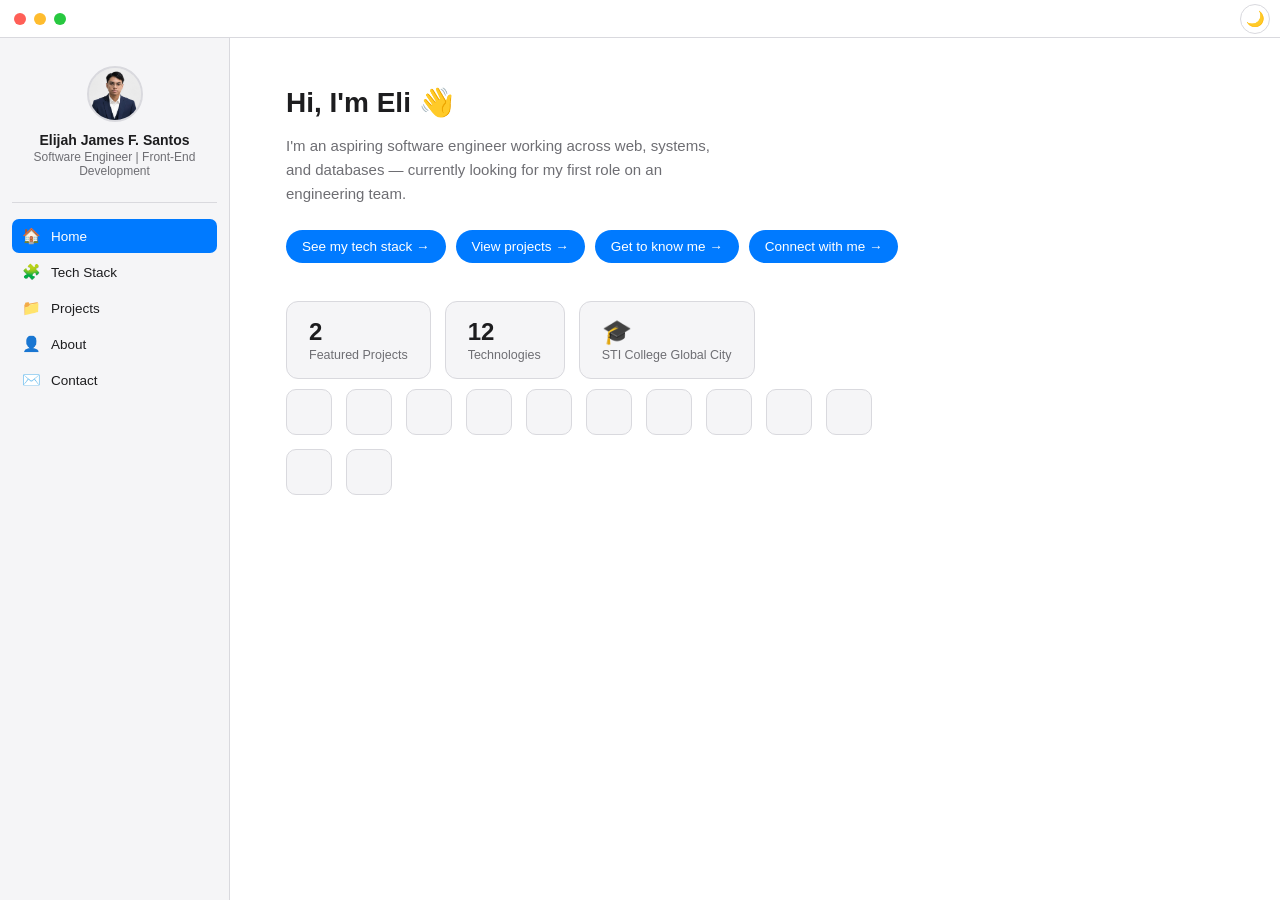
==== back up/index.html @ a361f8e8 "Initial portfolio upload" ====
<!doctype html>
<html lang="en">
  <head>
    <meta charset="UTF-8" />
    <meta
      name="viewport"
      content="width=device-width, initial-scale=1.0, viewport-fit=cover"
    />
    <meta name="color-scheme" content="light" />
    <title>Elijah James F. Santos — Software Engineer</title>
    <link
      rel="stylesheet"
      href="https://cdn.jsdelivr.net/gh/devicons/devicon@latest/devicon.min.css"
    />
    <link rel="stylesheet" href="style.css" />
  </head>

  <body>
    <div class="mac-window">
      <!-- TITOL BAR -->
      <div class="titlebar">
        <div class="traffic-lights">
          <span class="light red"></span>
          <span class="light yellow"></span>
          <span class="light green"></span>
        </div>

        <div class="window-title">Elijah Santos — Portfolio</div>

        <button
          class="theme-toggle"
          id="theme-toggle"
          aria-label="Toggle dark mode"
          title="Toggle dark mode"
        >
          🌙
        </button>
      </div>

      <div class="window-body">
        <!-- SIDEBAR -->
        <nav class="sidebar">
          <div class="sidebar-profile">
            <!-- PROFILE PHOTO -->
            <div class="avatar">
              <img src="./pic.jpeg" alt="Elijah Santos" />
            </div>

            <div class="sidebar-name">Elijah James F. Santos</div>

            <div class="sidebar-role">
              Software Engineer | Front-End Development
            </div>
          </div>

          <!-- NAVIGATION -->

          <button class="nav-item active" data-view="home">
            <span class="nav-icon">🏠</span>
            Home
          </button>

          <button class="nav-item" data-view="stack">
            <span class="nav-icon">🧩</span>
            Tech Stack
          </button>

          <button class="nav-item" data-view="projects">
            <span class="nav-icon">📁</span>
            Projects
          </button>

          <button class="nav-item" data-view="about">
            <span class="nav-icon">👤</span>
            About
          </button>

          <button class="nav-item" data-view="contact">
            <span class="nav-icon">✉️</span>
            Contact
          </button>
        </nav>

        <!-- PARA MAGITNA YUNG CONTENT -->
        <main class="content">
          <!-- BAHAY NI ELI -->
          <section class="view active" id="view-home">
            <h1>
              Hi, I'm Eli
              <span class="wave">👋</span>
            </h1>

            <p class="lede">
              I'm an aspiring software engineer working across web, systems, and
              databases — currently looking for my first role on an engineering
              team.
            </p>

            <div class="quick-links">
              <button class="pill" data-goto="stack">
                See my tech stack →
              </button>

              <button class="pill" data-goto="projects">
                View projects →
              </button>

              <button class="pill" data-goto="about">
                Get to know me →
              </button>

              <button class="pill" data-goto="contact">
                Connect with me →
              </button>

              <div class="stats-row">
              <div class="stat-card">
              <div class="stat-num">2</div>
              <div class="stat-label">Featured Projects</div>
           </div>

             <div class="stat-card">
             <div class="stat-num">12</div>
             <div class="stat-label">Technologies</div>
          </div>

             <div class="stat-card">
             <div class="stat-num">🎓</div>
             <div class="stat-label">STI College Global City</div>
          </div>
        </div>
        <p class="strip-label"></p>
          <div class="tech-strip">
            <i class="devicon-html5-plain colored"></i>
            <i class="devicon-css3-plain colored"></i>
            <i class="devicon-javascript-plain colored"></i>
            <i class="devicon-python-plain colored"></i>
            <i class="devicon-java-plain colored"></i>
            <i class="devicon-csharp-plain colored"></i>
            <i class="devicon-react-original colored"></i>
            <i class="devicon-github-original"></i>
            <i class="devicon-microsoftsqlserver-plain colored"></i>
            <i class="devicon-mysql-original colored"></i>
            <i class="devicon-oracle-original colored"></i>
            <i class="devicon-mongodb-plain colored"></i>
          </div>
          </section>

          <!-- TECH STACKS NI ELI -->
          <section class="view" id="view-stack">
            <h2>Tech Stack</h2>

            <p class="section-sub">Click a tile to see what it is.</p>

            <!-- LANGUAGES -->
            <div class="stack-category">
              <p class="category-label">Languages</p>
              <div class="tile-grid">
                <button class="tile" data-info="html">
                  <i class="devicon-html5-plain colored"></i>
                  <span>HTML</span>
                </button>

                <button class="tile" data-info="css">
                  <i class="devicon-css3-plain colored"></i>
                  <span>CSS</span>
                </button>

                <button class="tile" data-info="js">
                  <i class="devicon-javascript-plain colored"></i>
                  <span>JavaScript</span>
                </button>

                <button class="tile" data-info="python">
                  <i class="devicon-python-plain colored"></i>
                  <span>Python</span>
                </button>

                <button class="tile" data-info="java">
                  <i class="devicon-java-plain colored"></i>
                  <span>Java</span>
                </button>

                  <button class="tile" data-info="csharp">
                    <i class="devicon-csharp-plain colored"></i>
                    <span>C#</span>
                  </button>
                </button>
              </div>
            </div>

            <!-- FRAMEWORKS AND LIBRARIES -->
            <div class="stack-category">
              <p class="category-label">Frameworks & Libraries</p>

              <div class="tile-grid">
                <button class="tile" data-info="react">
                  <i class="devicon-react-original colored"></i>
                  <span>React</span>
                </button>
              </div>
            </div>

            <!-- TOOLS & PLATFORMS -->
             <div class="stack-category">
              <p class="category-label">Tools & Platforms</p>

              <div class="title-grid">
               <button class="tile" data-info="github">
                  <i class="devicon-github-original"></i>
                  <span>GitHub</span>
                  </button>
                  </div>
                </div>

            <!-- DATABASES -->
            <div class="stack-category">
              <p class="category-label">Databases</p>

              <div class="tile-grid">
                <button class="tile" data-info="mssql">
                  <i class="devicon-microsoftsqlserver-plain colored"></i>
                  <span>MSSQL</span>
                </button>

                <div class="tile-grid">
                <button class="tile" data-info="mysql">
                  <i class="devicon-mysql-original colored"></i>
                  <span>MYSQL</span>
                </button>

                <button class="tile" data-info="oracle">
                  <i class="devicon-oracle-original colored"></i>
                  <span>Oracle DB</span>
                </button>

                <button class="tile" data-info="mongodb">
                  <i class="devicon-mongodb-plain colored"></i>
                  <span>MongoDB</span>
                </button>
              </div>
            </div>

            <!-- TECH INFO -->
            <div class="info-panel" id="info-panel">
              <p class="info-placeholder">
                Select a tile above to see details here.
              </p>
            </div>
          </section>

          <!-- PROJECTS NI ELI -->
          <section class="view" id="view-projects">
            <h2>Projects</h2>
            <p class="section-sub">Click a project to expand it.</p>

            <div class="disclosure-row open">
              <button class="disclosure-trigger">
                <span class="chevron">▸</span>
                <span class="row-title">HanaPark</span>
                <span class="row-meta">HTML · CSS · JS · React</span>
              </button>
              <div class="disclosure-body">
                <p>
                  Smart web-based parking availability and reservation system
                  built for STI College Global City. Provides real-time parking
                  information and lets users reserve available spaces, reducing
                  parking congestion and improving convenience. Built as the
                  frontend developer on this capstone project.
                </p>
                <a
                  href="https://hanapark.online"
                  target="_blank"
                  rel="noopener"
                  class="pill small"
                  >View project →</a
                >
              </div>
            </div>

            <div class="disclosure-row">
              <button class="disclosure-trigger">
                <span class="chevron">▸</span>
                <span class="row-title"
                  >Wayward Games Network Infrastructure</span
                >
                <span class="row-meta"
                  >AutoCAD · Figma · Cisco Packet Tracer</span
                >
              </button>
              <div class="disclosure-body">
                <p>
                  Strategizing, designing, and configuring network
                  infrastructure for Wayward Games through network simulation.
                  Covers how a 5-story building's network connections are laid
                  out, with recommended PC specs for each department to operate
                  flawlessly.
                </p>
                <a
                  href="wayward-games.html"
                  target="_blank"
                  rel="noopener"
                  class="pill small"
                  >View project →</a
                >
              </div>
            </div>
          </section>

          <!-- ABOUT KAY ELI -->
         <section class="view" id="view-about">
            <h2>About</h2>

            <p class="placeholder">
              I’m a fresh IT graduate with a Bachelor of Science in Information
              Technology, majoring in Game Development, with a strong interest
              in web development and artificial intelligence. I have academic
              experience working with HTML, CSS, JavaScript, React, and
              designing UI/UX, while continuously expanding my skills in AI and
              cybersecurity. As the team leader of HanaPark, a smart parking
              availability and reservation system, I gained hands-on experience
              in developing and leading a real-world project. I’m currently
              aspiring to build a career as a Front-End Developer or Software
              Engineer, creating modern, user-focused, and innovative solutions.
            </p>

            <!-- Life Outside the Computer -->
            <div class="life-outside">
              <button class="life-toggle" id="lifeToggle">
                <span>Life Outside the Computer</span>
                <span id="lifeArrow">▼</span>
              </button>

              <div class="life-content" id="lifeContent">

               <div class="life-icons">

              <!-- Pokémon -->
              <div class="life-item">
                <img
                  src="https://upload.wikimedia.org/wikipedia/commons/5/53/Pok%C3%A9_Ball_icon.svg"
                  alt="Pokémon"
                >
                <span>Pokémon</span>
              </div>

              <!-- Discord -->
              <div class="life-item">
                <img
                  src="https://cdn.simpleicons.org/discord"
                  alt="Discord"
                >
                <span>Discord</span>
              </div>

              <!-- YouTube -->
              <div class="life-item">
                <img
                  src="https://cdn.simpleicons.org/youtube"
                  alt="YouTube"
                >
                <span>YouTube</span>
              </div>

              <!-- Guitar -->
              <div class="life-item">
                <div class="silhouette">🎸</div>
                <span>Electric Guitar</span>
              </div>

              <!-- Car -->
              <div class="life-item">
                <div class="silhouette">🚗</div>
                <span>Cars</span>
              </div>

            </div>

            <p>
              When I’m away from the computer, I usually like to slow down,
              relax, and enjoy the things I’m interested in. I spend my free
              time playing games, playing electric guitar, talking with
              friends on Discord, opening Pokémon TCG packs, and watching
              K-dramas, anime, and YouTube.
            </p>

            <p>
              I’m also interested in cars, guitars, Pokémon cards, the latest
              technology, and exploring household decorations and appliances.
              Most of the time, I simply enjoy chilling and spending time with
              my hobbies and interests. I find that having time to relax and
              enjoy these things helps me recharge and come back to my work
              with a fresh mind.
            </p>

          </div>
            </div>
          </section>

          <!-- PANO I CONTACT SI ELI -->
          <section class="view" id="view-contact">
            <h2>Contact</h2>

            <div class="contact-card">
              <button type="button" class="contact-row" id="copy-email-btn" data-email="elijahjames_santos@yahoo.com">
                <span class="contact-icon">✉️</span>
                <span id="copy-email-text">elijahjames_santos@yahoo.com</span>
              </button>

              <a
                href="https://github.com/yourusername"
                target="_blank"
                rel="noopener"
                class="contact-row"
              >
                <span class="contact-icon">🐙</span>
                <span>github.com/eliiisantos</span>
              </a>

              <a
                href="https://linkedin.com/in/yourusername"
                target="_blank"
                rel="noopener"
                class="contact-row"
              >
                <span class="contact-icon">💼</span>
                <span>linkedin.com/in/elijah-james-santos-1762a33b9?</span>
              </a>
            </div>
          </section>
        </main>
      </div>
    </div>

    <!-- JAVASCRIPT -->
    <script src="script.js"></script>
  </body>
</html>
---- back up/style.css ----
/* =========================================
   ROOT VARIABLES
========================================= */

:root{
  color-scheme:light;
  --sidebar-bg:#F5F5F7;
  --content-bg:#FFFFFF;
  --border:#D9D9DE;
  --text:#1D1D1F;
  --text-dim:#6E6E73;
  --blue:#007AFF;
  --blue-soft:#E8F1FF;
}


/* =========================================
   DARK MODE VARIABLES
========================================= */

body.dark {
  --sidebar-bg: #1C1C1E;
  --content-bg: #000000;
  --border: #38383A;

  --text: #F5F5F7;
  --text-dim: #98989D;

  --blue: #0A84FF;
  --blue-soft: #172A45;
  --button-hover: #409CFF;

  --titlebar-bg: #1C1C1E;
}


/* =========================================
   RESET
========================================= */

* {
  box-sizing: border-box;
}

html,
body {
  height: 100%;
  margin: 0;
}

body {
  font-family:
    -apple-system,
    BlinkMacSystemFont,
    "SF Pro Text",
    "Segoe UI",
    Helvetica,
    Arial,
    sans-serif;

  background: #000;
  color: var(--text);

  transition:
    background-color 0.25s ease,
    color 0.25s ease;
}


/* =========================================
   MAC WINDOW
========================================= */

.mac-window{
  width:100vw;
  height:100vh;
  height:100dvh;
  display:flex;
  flex-direction:column;
  background:var(--content-bg);
  overflow:hidden;
}


/* =========================================
   TITLE BAR
========================================= */

.titlebar {
  height: 38px;
  flex: none;

  background: var(--titlebar-bg);

  border-bottom: 1px solid var(--border);

  display: flex;
  align-items: center;

  padding: 0 14px;

  position: relative;

  transition:
    background-color 0.25s ease,
    border-color 0.25s ease;
}


/* =========================================
   MAC TRAFFIC LIGHTS
========================================= */

.traffic-lights {
  display: flex;
  gap: 8px;
}

.light {
  width: 12px;
  height: 12px;
  border-radius: 50%;
}

.light.red {
  background: #FF5F57;
}

.light.yellow {
  background: #FEBC2E;
}

.light.green {
  background: #28C840;
}


/* =========================================
   WINDOW TITLE
========================================= */

.window-title {
  position: absolute;

  left: 50%;

  transform: translateX(-50%);

  font-size: 13px;

  color: var(--text-dim);

  font-weight: 500;

  white-space: nowrap;

  transition: color 0.25s ease;
}


/* =========================================
   DARK / LIGHT TOGGLE
========================================= */

.theme-toggle {
  position: absolute;

  right: 14px;
  top: 50%;

  transform: translateY(-50%);

  width: 30px;
  height: 30px;

  display: flex;
  align-items: center;
  justify-content: center;

  border: 1px solid var(--border);

  background: rgba(255, 255, 255, 0.65);

  border-radius: 50%;

  font-size: 15px;

  cursor: pointer;

  font-family: inherit;

  transition:
    background 0.2s ease,
    transform 0.2s ease,
    border-color 0.2s ease;
}

body.dark .theme-toggle {
  background: rgba(255, 255, 255, 0.08);
}

.theme-toggle:hover {
  background: rgba(0, 0, 0, 0.08);

  transform:
    translateY(-50%)
    scale(1.05);
}

body.dark .theme-toggle:hover {
  background: rgba(255, 255, 255, 0.14);
}


/* =========================================
   BODY LAYOUT
========================================= */

.window-body {
  flex: 1;

  display: flex;

  min-height: 0;
}

/* Home stats row */
.stats-row{
  display:flex;
  gap:14px;
  flex-wrap:wrap;
  margin-top:28px;
}
.stat-card{
  background:var(--sidebar-bg);
  border:1px solid var(--border);
  border-radius:12px;
  padding:16px 22px;
  min-width:120px;
}
.stat-num{
  font-size:24px;
  font-weight:700;
  color:var(--text);
}
.stat-label{
  font-size:12.5px;
  color:var(--text-dim);
  margin-top:2px;
}

@media (max-width:520px){
  .stat-card{ min-width:100px; padding:14px 16px; }
}

/* Tech icon strip */
.strip-label{
  font-size:12px;
  text-transform:uppercase;
  letter-spacing:.04em;
  color:var(--text-dim);
  margin:32px 0 12px;
}
.tech-strip{
  display:flex;
  gap:14px;
  flex-wrap:wrap;
}
.tech-strip i{
  font-size:26px;
  background:var(--sidebar-bg);
  border:1px solid var(--border);
  border-radius:10px;
  width:46px;
  height:46px;
  display:flex;
  align-items:center;
  justify-content:center;
}

/* =========================================
   SIDEBAR
========================================= */

.sidebar {
  width: 230px;
  flex: none;

  background: var(--sidebar-bg);

  border-right: 1px solid var(--border);

  padding: 20px 12px;

  overflow-y: auto;

  transition:
    background-color 0.25s ease,
    border-color 0.25s ease;
}


/* =========================================
   SIDEBAR PROFILE
========================================= */

.sidebar-profile {
  text-align: center;

  padding:
    8px
    8px
    24px;

  border-bottom: 1px solid var(--border);

  margin-bottom: 16px;
}


/* =========================================
   PROFILE PHOTO
========================================= */

.avatar {
  width: 56px;
  height: 56px;

  border-radius: 50%;

  overflow: hidden;

  margin: 0 auto 10px;

  background: #E5E5EA;

  border: 2px solid var(--border);

  display: flex;
  align-items: center;
  justify-content: center;

  transition:
    border-color 0.25s ease,
    background-color 0.25s ease;
}

.avatar img {
  width: 100%;
  height: 100%;

  object-fit: cover;

  /*
    Keeps your face more centered
    inside the circular image.
  */
  object-position: center 25%;

  display: block;
}


/* =========================================
   SIDEBAR TEXT
========================================= */

.sidebar-name {
  font-weight: 600;
  font-size: 14px;

  color: var(--text);
}

.sidebar-role {
  font-size: 12px;

  color: var(--text-dim);

  margin-top: 2px;
}


/* =========================================
   NAVIGATION
========================================= */

.nav-item {
  width: 100%;

  display: flex;
  align-items: center;

  gap: 10px;

  background: none;

  border: none;

  text-align: left;

  padding:
    8px
    10px;

  border-radius: 7px;

  font-size: 13.5px;

  color: var(--text);

  cursor: pointer;

  margin-bottom: 2px;

  font-family: inherit;

  transition:
    background-color 0.2s ease,
    color 0.2s ease;
}

.nav-item:hover {
  background: rgba(127, 127, 127, 0.12);
}

.nav-item.active {
  background: var(--blue);

  color: #FFFFFF;
}

.nav-icon {
  font-size: 15px;
}


/* =========================================
   CONTENT
========================================= */

.content {
  flex: 1;

  overflow-y: auto;

  padding:
    48px
    56px;

  background: var(--content-bg);

  transition:
    background-color 0.25s ease;
}


/* =========================================
   VIEWS
========================================= */

.view {
  display: none;

  max-width: 640px;

  animation:
    fadeIn
    0.25s
    ease;
}

.view.active {
  display: block;
}


/* =========================================
   FADE ANIMATION
========================================= */

@keyframes fadeIn {

  from {
    opacity: 0;

    transform:
      translateY(4px);
  }

  to {
    opacity: 1;

    transform:
      translateY(0);
  }

}


/* =========================================
   TYPOGRAPHY
========================================= */

h1 {
  font-size: 32px;

  font-weight: 700;

  margin:
    0
    0
    12px;

  color: var(--text);
}

h2 {
  font-size: 24px;

  font-weight: 700;

  margin:
    0
    0
    6px;

  color: var(--text);
}


/* =========================================
   WAVE
========================================= */

.wave {
  display: inline-block;

  animation:
    waveHand
    1.6s
    ease-in-out
    infinite;

  transform-origin:
    70%
    70%;
}

@keyframes waveHand {

  0%,
  60%,
  100% {
    transform: rotate(0deg);
  }

  10% {
    transform: rotate(14deg);
  }

  20% {
    transform: rotate(-8deg);
  }

  30% {
    transform: rotate(14deg);
  }

  40% {
    transform: rotate(-4deg);
  }

}


/* =========================================
   HOME DESCRIPTION
========================================= */

.lede {
  font-size: 16px;

  color: var(--text-dim);

  line-height: 1.6;

  max-width: 52ch;
}


/* =========================================
   SECTION SUBTITLE
========================================= */

.section-sub {
  font-size: 13.5px;

  color: var(--text-dim);

  margin:
    0
    0
    24px;
}


/* =========================================
   QUICK LINKS
========================================= */

.quick-links {
  display: flex;

  gap: 10px;

  margin-top: 24px;

  flex-wrap: wrap;
}


/* =========================================
   PILLS / BUTTONS
========================================= */

.pill {
  background: var(--blue);

  color: #FFFFFF;

  border: none;

  padding:
    9px
    16px;

  border-radius: 20px;

  font-size: 13.5px;

  font-weight: 500;

  cursor: pointer;

  font-family: inherit;

  transition:
    background-color 0.2s ease,
    transform 0.15s ease;
}

.pill:hover {
  background: var(--button-hover);

  transform:
    translateY(-1px);
}

.pill.small {
  display: inline-block;

  padding:
    6px
    13px;

  font-size: 12.5px;

  text-decoration: none;
}


/* =========================================
   TECH STACK
========================================= */

.stack-category {
  margin-bottom: 26px;
}

.category-label {
  font-size: 12px;

  text-transform: uppercase;

  letter-spacing: 0.04em;

  color: var(--text-dim);

  margin:
    0
    0
    10px;
}

.tile-grid {
  display: flex;

  flex-wrap: wrap;

  gap: 10px;
}


/* =========================================
   TECH TILES
========================================= */

.tile {
  display: flex;

  flex-direction: column;

  align-items: center;

  gap: 6px;

  width: 82px;

  padding:
    14px
    6px;

  background: var(--sidebar-bg);

  border: 1px solid var(--border);

  border-radius: 12px;

  cursor: pointer;

  font-family: inherit;

  transition:
    transform 0.12s ease,
    box-shadow 0.12s ease,
    background-color 0.25s ease,
    border-color 0.25s ease;
}

.tile:hover {
  transform:
    translateY(-2px);

  box-shadow:
    0
    6px
    14px
    rgba(0, 0, 0, 0.08);
}

body.dark .tile:hover {
  box-shadow:
    0
    6px
    14px
    rgba(0, 0, 0, 0.35);
}

.tile.selected {
  border-color: var(--blue);

  background: var(--blue-soft);
}

.tile i {
  font-size: 26px;
}

.tile span {
  font-size: 11.5px;

  color: var(--text);

  font-weight: 500;
}


/* GitHub icon */

.tile .devicon-github-original {
  color: var(--text);
}


/* =========================================
   INFO PANEL
========================================= */

.info-panel {
  margin-top: 20px;

  padding:
    18px
    20px;

  background: var(--sidebar-bg);

  border: 1px solid var(--border);

  border-radius: 12px;

  font-size: 14px;

  color: var(--text);

  min-height: 24px;

  transition:
    background-color 0.25s ease,
    border-color 0.25s ease,
    color 0.25s ease;
}

.info-panel h3 {
  margin:
    0
    0
    6px;

  font-size: 15px;

  display: flex;

  align-items: center;

  gap: 8px;

  color: var(--text);
}

.info-panel p {
  margin: 0;

  color: var(--text-dim);

  line-height: 1.6;
}

.info-placeholder {
  color: var(--text-dim);

  font-style: italic;

  margin: 0;
}


/* =========================================
   PROJECTS
========================================= */

.disclosure-row {
  border-bottom: 1px solid var(--border);
}

.disclosure-row:first-child {
  border-top: 1px solid var(--border);
}

.disclosure-trigger {
  width: 100%;

  display: flex;

  align-items: center;

  gap: 10px;

  background: none;

  border: none;

  padding:
    14px
    4px;

  cursor: pointer;

  font-family: inherit;

  text-align: left;

  color: var(--text);
}

.chevron {
  color: var(--text-dim);

  font-size: 11px;

  transition:
    transform
    0.15s
    ease;

  flex: none;
}

.disclosure-row.open .chevron {
  transform: rotate(90deg);
}

.row-title {
  font-weight: 600;

  font-size: 14.5px;

  flex: 1;

  color: var(--text);
}

.row-meta {
  font-size: 12px;

  color: var(--text-dim);
}

.disclosure-body {
  display: none;

  padding:
    0
    4px
    18px
    24px;
}

.disclosure-row.open .disclosure-body {
  display: block;
}


/* =========================================
   PLACEHOLDER TEXT
========================================= */

.placeholder {
  color: var(--text-dim);

  font-style: italic;

  font-size: 14px;

  line-height: 1.6;
}


/* =========================================
   CONTACT
========================================= */

.contact-card {
  border: 1px solid var(--border);

  border-radius: 12px;

  overflow: hidden;

  transition:
    border-color 0.25s ease;
}

.contact-row{
  display:flex;
  align-items:center;
  gap:12px;
  padding:14px 16px;
  border-bottom:1px solid var(--border);
  text-decoration:none;
  color:var(--text);
  font-size:14px;
  width:100%;
  background:none;
  border-left:none;
  border-right:none;
  border-top:none;
  font-family:inherit;
  text-align:left;
  cursor:pointer;

  transition:
    background-color 0.2s ease,
    color 0.25s ease;
}

.contact-row.copied{
  color:var(--blue);
}

.contact-row:last-child {
  border-bottom: none;
}

.contact-row:hover {
  background: var(--sidebar-bg);
}

.contact-icon {
  font-size: 17px;
}


/* =========================================
   SCROLLBARS
========================================= */

.content::-webkit-scrollbar,
.sidebar::-webkit-scrollbar {
  width: 9px;
}

.content::-webkit-scrollbar-thumb,
.sidebar::-webkit-scrollbar-thumb {
  background: #C7C7CC;

  border-radius: 5px;
}

body.dark .content::-webkit-scrollbar-thumb,
body.dark .sidebar::-webkit-scrollbar-thumb {
  background: #48484A;
}


/* =========================================
   DARK MODE TEXT FIX
========================================= */

body.dark h1,
body.dark h2,
body.dark h3,
body.dark .sidebar-name,
body.dark .row-title,
body.dark .tile span,
body.dark .contact-row,
body.dark .disclosure-trigger,
body.dark .info-panel h3 {
  color: #F5F5F7;
}

body.dark .category-label,
body.dark .section-sub,
body.dark .lede,
body.dark .sidebar-role,
body.dark .row-meta,
body.dark .placeholder,
body.dark .info-panel p,
body.dark .info-placeholder {
  color: #98989D;
}


/* =========================================
   MOBILE
========================================= */

@media (max-width:720px){
  .window-body{ flex-direction:column; }
  .sidebar{
    width:100%;
    display:flex;
    align-items:center;
    gap:10px;
    padding:8px 12px;
    overflow-x:auto;
    border-right:none;
    border-bottom:1px solid var(--border);
  }
  .sidebar-profile{
    display:flex;
    align-items:center;
    text-align:left;
    padding:0;
    border-bottom:none;
    margin-bottom:0;
    flex:none;
  }
  .sidebar-profile .avatar{
    width:32px;
    height:32px;
    font-size:12px;
    margin:0;
  }
  .sidebar-name, .sidebar-role{ display:none; }
  .nav-item{ width:auto; white-space:nowrap; margin-bottom:0; }
  .content{ padding:28px 20px; }
}

  .window-title {
    display: none;
  }

  .theme-toggle {
    right: 10px;
  }

  h1 {
    font-size: 28px;
  }

  h2 {
    font-size: 22px;
  }

  .lede {
    font-size: 15px;
  }
  /* ========================================
   LIFE OUTSIDE THE COMPUTER
   ======================================== */

.life-outside {
  margin-top: 25px;
}

.life-toggle {
  width: 100%;
  padding: 15px 18px;
  border: none;
  border-radius: 10px;
  background: #0A84FF;
  color: white;
  font-size: 16px;
  font-weight: 600;
  text-align: left;
  cursor: pointer;

  display: flex;
  justify-content: space-between;
  align-items: center;

  transition: all 0.3s ease;
}

.life-toggle:hover {
  opacity: 0.9;
  transform: translateY(-1px);
}

#lifeArrow {
  transition: transform 0.3s ease;
  font-size: 13px;
}

.life-content {
  max-height: 0;
  overflow: hidden;
  opacity: 0;

  padding: 0 18px;

  transition:
    max-height 0.4s ease,
    opacity 0.3s ease,
    padding 0.3s ease;
}

.life-content p {
  margin: 15px 0;
  line-height: 1.7;
}

/* Dropdown opened */

.life-content.active {
  max-height: 500px;
  opacity: 1;
  padding: 10px 18px;
}

/* Rotate arrow when opened */

.life-toggle.active #lifeArrow {
  transform: rotate(180deg);
}
/* ========================================
   LIFE OUTSIDE ICONS
   ======================================== */

.life-icons {
  display: grid;
  grid-template-columns: repeat(5, 1fr);
  gap: 15px;
  margin: 10px 0 20px;
}

.life-item {
  display: flex;
  flex-direction: column;
  align-items: center;
  justify-content: center;

  min-height: 110px;
  padding: 15px 10px;

  border-radius: 12px;
  background: rgba(0, 51, 102, 0.08);

  text-align: center;

  transition: all 0.3s ease;
}

.life-item:hover {
  transform: translateY(-5px);
}

.life-item img {
  width: 45px;
  height: 45px;
  object-fit: contain;
  margin-bottom: 10px;
}

.life-item span {
  font-size: 13px;
  font-weight: 600;
}

.silhouette {
  font-size: 42px;
  height: 45px;
  display: flex;
  align-items: center;
  justify-content: center;
  margin-bottom: 10px;
}


/* Responsive */

@media (max-width: 700px) {
  .life-icons {
    grid-template-columns: repeat(3, 1fr);
  }
}

@media (max-width: 450px) {
  .life-icons {
    grid-template-columns: repeat(2, 1fr);
  }
}
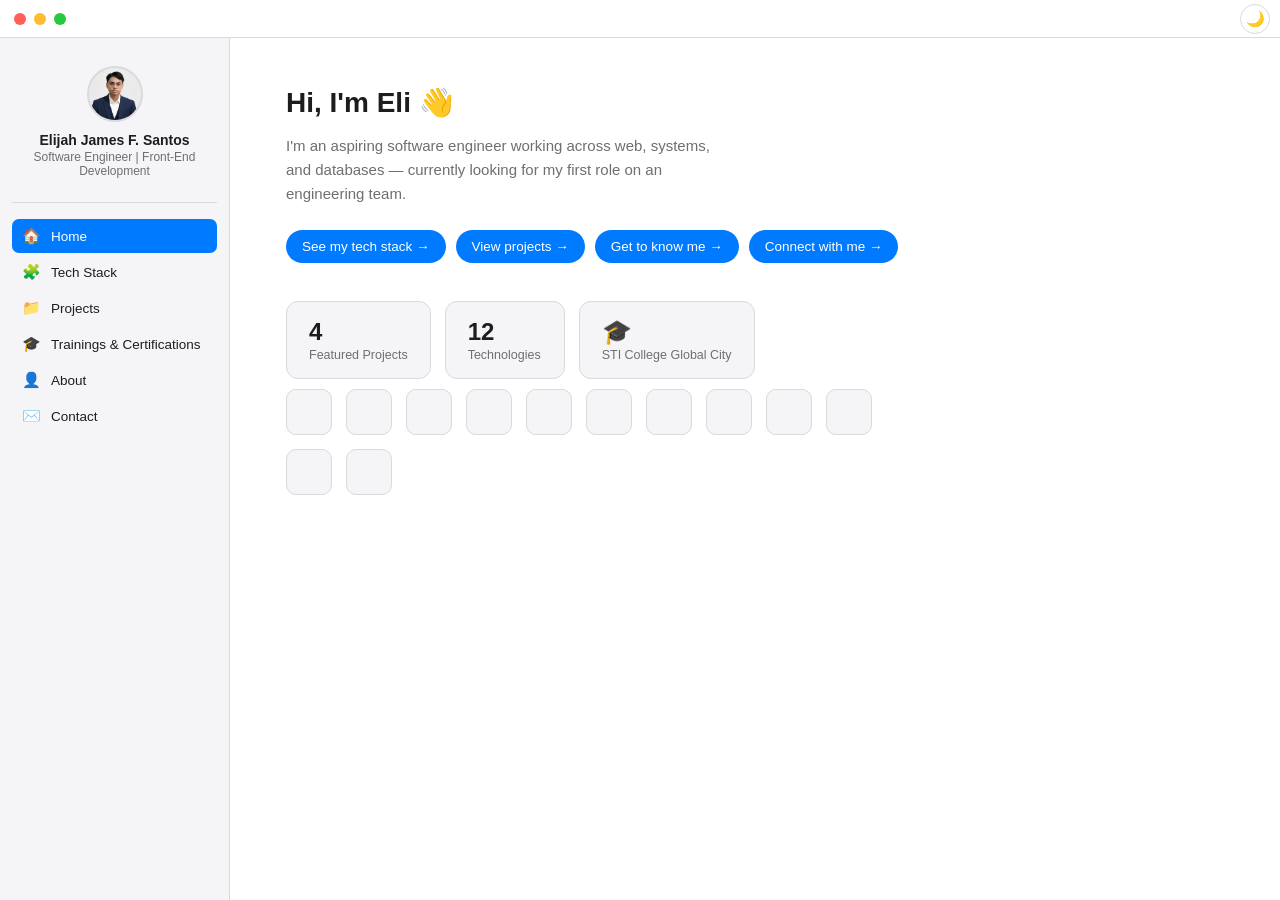
==== commit b0f2c1a9: "Added new projects, trainings page, and happiest moments section. fix bug" ====
--- a/back up/index.html
+++ b/back up/index.html
@@ -7,11 +7,22 @@
       content="width=device-width, initial-scale=1.0, viewport-fit=cover"
     />
     <meta name="color-scheme" content="light" />
+
     <title>Elijah James F. Santos — Software Engineer</title>
+
+    <!-- Devicon -->
     <link
       rel="stylesheet"
       href="https://cdn.jsdelivr.net/gh/devicons/devicon@latest/devicon.min.css"
     />
+
+    <!-- Font Awesome -->
+    <link
+      rel="stylesheet"
+      href="https://cdnjs.cloudflare.com/ajax/libs/font-awesome/6.5.2/css/all.min.css"
+    />
+
+    <!-- Your CSS -->
     <link rel="stylesheet" href="style.css" />
   </head>
 
@@ -66,8 +77,13 @@
           </button>
 
           <button class="nav-item" data-view="projects">
-            <span class="nav-icon">📁</span>
-            Projects
+          <span class="nav-icon">📁</span>
+          Projects
+          </button>
+
+          <button class="nav-item" data-view="trainings">
+            <span class="nav-icon">🎓</span>
+            Trainings &amp; Certifications
           </button>
 
           <button class="nav-item" data-view="about">
@@ -115,7 +131,7 @@
 
               <div class="stats-row">
               <div class="stat-card">
-              <div class="stat-num">2</div>
+              <div class="stat-num">4</div>
               <div class="stat-label">Featured Projects</div>
            </div>
 
@@ -258,14 +274,14 @@
               <button class="disclosure-trigger">
                 <span class="chevron">▸</span>
                 <span class="row-title">HanaPark</span>
-                <span class="row-meta">HTML · CSS · JS · React</span>
+                <span class="row-meta">HTML · CSS · JS · React · Canva</span>
               </button>
               <div class="disclosure-body">
                 <p>
                   Smart web-based parking availability and reservation system
                   built for STI College Global City. Provides real-time parking
                   information and lets users reserve available spaces, reducing
-                  parking congestion and improving convenience. Built as the
+                  parking congestion and improving convenience. Act as the
                   frontend developer on this capstone project.
                 </p>
                 <a
@@ -285,7 +301,7 @@
                   >Wayward Games Network Infrastructure</span
                 >
                 <span class="row-meta"
-                  >AutoCAD · Figma · Cisco Packet Tracer</span
+                  >AutoCAD · Canva · Figma · Cisco Packet Tracer</span
                 >
               </button>
               <div class="disclosure-body">
@@ -296,16 +312,175 @@
                   out, with recommended PC specs for each department to operate
                   flawlessly.
                 </p>
-                <a
-                  href="wayward-games.html"
-                  target="_blank"
-                  rel="noopener"
-                  class="pill small"
-                  >View project →</a
-                >
-              </div>
-            </div>
+                <button
+                    type="button"
+                    class="pill small"
+                    onclick="window.open('wayward-games.html', '_blank')"
+                  >View project →</button>
+              </div>
+            </div>
+            <div class="disclosure-row">
+            <button class="disclosure-trigger">
+              <span class="chevron">▸</span>
+              <span class="row-title">ProTech — Mobile Security App</span>
+              <span class="row-meta">HTML · CSS · Figma · Canva</span>
+            </button>
+            <div class="disclosure-body">
+              <p>
+                A hard-coded UI/UX design concept for a mobile digital-privacy and security app,
+                covering login and nine core features — from a password strength analyzer to a
+                phishing detector — aimed at helping users protect their data and privacy online.
+              </p>
+              <button
+                type="button"
+                class="pill small"
+                onclick="window.open('protech.html', '_blank')"
+              >View project →</button>
+            </div>
+          </div>
+          <div class="disclosure-row">
+            <button class="disclosure-trigger">
+              <span class="chevron">▸</span>
+              <span class="row-title">Fempreneur</span>
+              <span class="row-meta">Canva</span>
+            </button>
+            <div class="disclosure-body">
+              <p>
+                A commissioned website wireframe for Fempreneur, a small business selling
+                handmade beaded jewelry and vintage clothing. My first web design project —
+                designed entirely in Canva.
+              </p>
+              <button
+                type="button"
+                class="pill small"
+                onclick="window.open('fempreneur.html', '_blank')"
+              >View project →</button>
+            </div>
+          </div>
           </section>
+
+          <!-- TRAININGS AND CERTIFICATIONS -->
+            <section class="view" id="view-trainings">
+              <h2>Trainings &amp; Certifications</h2>
+              <p class="section-sub">Click to expand.</p>
+
+              <div class="disclosure-row open">
+                <button class="disclosure-trigger">
+                  <span class="chevron">▸</span>
+                  <span class="row-title">On-the-Job Training — Office Trainee</span>
+                  <span class="row-meta">Pag-IBIG Fund (HDMF), SM Aura Branch · 486 hours · Feb 16 – Jun 4, 2026</span>
+                </button>
+                <div class="disclosure-body">
+
+                  <div class="gallery" style="margin-bottom:20px;">
+                    <button class="gallery-item" data-full="assets/cert-ojt-pagibig-id.jpg">
+                      <img src="assets/cert-ojt-pagibig-id.jpg" alt="Pag-IBIG Fund trainee ID">
+                      <span class="caption">Trainee ID</span>
+                    </button>
+                    <button class="gallery-item" data-full="assets/cert-ojt-pagibig-certificate.jpg">
+                      <img src="assets/cert-ojt-pagibig-certificate.jpg" alt="Certificate of Completion, Pag-IBIG Fund">
+                      <span class="caption">Certificate of Completion</span>
+                    </button>
+                  </div>
+
+                  <button class="life-toggle" id="ojtToggle">
+                  <span>Read Full Summary</span>
+                  <span id="ojtArrow">▼</span>
+                  </button>
+
+                  <div class="life-content" id="ojtContent">
+
+                  <p>
+                    My On-the-Job Training (OJT) experience at the Pag-IBIG Fund (HDMF) SM Aura Branch
+                    was a valuable and enriching part of my academic journey as a Bachelor of Science
+                    in Information Technology student at STI College Global City. Throughout my
+                    internship, which lasted from February to June and consisted of 486 completed
+                    hours, I was given the opportunity to experience a professional work environment
+                    and apply the knowledge and skills I acquired during my studies. The internship
+                    allowed me to gain practical experience while developing both my technical and
+                    interpersonal skills.
+                  </p>
+
+                  <p>
+                    During my training, I was assigned to the MS II department, where I assisted in
+                    ensuring the smooth operation of daily office activities. My responsibilities
+                    included providing operational support, assisting staff members with various
+                    tasks, and helping maintain the efficiency of office processes. Aside from
+                    supporting my assigned department, I was also given opportunities to assist
+                    other departments whenever technical assistance was needed. This exposure
+                    enabled me to gain a broader understanding of how different units within a
+                    government organization work together to deliver services to the public.
+                  </p>
+
+                  <p>
+                    One of the most significant aspects of my internship was the opportunity to
+                    apply my technical knowledge in real workplace situations. As an Information
+                    Technology student, I was able to utilize concepts learned from my Network
+                    Technology and other IT-related subjects. I assisted in troubleshooting
+                    computer hardware and software issues, diagnosing network connectivity
+                    problems, and supporting basic network maintenance activities. I also gained
+                    hands-on experience with Ethernet cabling, crimping tools, and office computer
+                    systems. These responsibilities enhanced my confidence in performing technical
+                    tasks and improved my ability to solve problems efficiently.
+                  </p>
+
+                  <p>
+                    In addition to technical work, I became familiar with several systems and
+                    applications used by Pag-IBIG Fund, including the Pag-IBIG ER Virtual platform,
+                    MP2 Savings Program processes, and Microsoft Excel. Learning how these systems
+                    operate gave me insight into how technology supports government services and
+                    improves operational efficiency. It also helped me appreciate the importance of
+                    accuracy, confidentiality, and professionalism when handling information and
+                    assisting with member-related transactions.
+                  </p>
+
+                  <p>
+                    One of the challenges I encountered during my internship involved tasks related
+                    to the MP2 Savings Program. Since these transactions involve sensitive and
+                    confidential information, it was important to exercise caution and
+                    responsibility when performing assigned duties. This experience taught me the
+                    importance of attention to detail and following established procedures to
+                    ensure that information remains secure and accurate. By remaining focused,
+                    observing workplace protocols, and seeking guidance from supervisors when
+                    necessary, I was able to perform my tasks effectively while maintaining
+                    professionalism.
+                  </p>
+
+                  <p>
+                    Beyond the technical skills I developed, the internship also strengthened my
+                    communication, teamwork, and adaptability. Working in a professional
+                    environment required me to interact with employees from different departments,
+                    follow organizational policies, and adjust to various work situations. These
+                    experiences helped me become more confident in collaborating with others and
+                    responding to workplace challenges. I learned that success in the workplace
+                    depends not only on technical competence but also on having a positive
+                    attitude, strong work ethic, and willingness to learn.
+                  </p>
+
+                  <p>
+                    Perhaps the most important lesson I learned during my OJT experience was the
+                    value of consistency. Performing tasks accurately, responsibly, and
+                    consistently contributes to the overall success of an organization. I realized
+                    that even small contributions can make a significant difference in maintaining
+                    efficient operations and providing quality public service. This lesson will
+                    continue to guide me as I pursue my future career in the field of information
+                    technology.
+                  </p>
+
+                  <p>
+                    Overall, my OJT experience at Pag-IBIG Fund SM Aura Branch was both educational
+                    and rewarding. It provided me with practical knowledge, workplace exposure, and
+                    professional skills that cannot be fully acquired inside a classroom. The
+                    experience strengthened my technical capabilities, improved my understanding of
+                    office operations, and prepared me for the expectations of the professional
+                    world. Through this internship, I gained valuable insights that will help me
+                    become a more competent, responsible, and effective IT professional in the
+                    future.
+                  </p>
+
+                </div>
+              </div>
+            </section>
 
           <!-- ABOUT KAY ELI -->
          <section class="view" id="view-about">
@@ -408,7 +583,7 @@
               </button>
 
               <a
-                href="https://github.com/yourusername"
+                href="https://github.com/eliiisantos"
                 target="_blank"
                 rel="noopener"
                 class="contact-row"
@@ -418,13 +593,24 @@
               </a>
 
               <a
-                href="https://linkedin.com/in/yourusername"
+                href="https://www.linkedin.com/in/elijah-james-santos-1762a33b9/"
                 target="_blank"
                 rel="noopener"
                 class="contact-row"
               >
                 <span class="contact-icon">💼</span>
-                <span>linkedin.com/in/elijah-james-santos-1762a33b9?</span>
+                <span>linkedin.com/in/elijah-james-santos</span>
+              </a>
+              <a
+                href="https://www.facebook.com/eljhsnts"
+                target="_blank"
+                rel="noopener noreferrer"
+                class="contact-row"
+              >
+                <span class="contact-icon">
+                  <i class="fa-brands fa-facebook"></i>
+                </span>
+                <span>facebook.com/eljhsnts</span>
               </a>
             </div>
           </section>
@@ -434,5 +620,11 @@
 
     <!-- JAVASCRIPT -->
     <script src="script.js"></script>
+
+    <!-- CERTIFICATE LIGHTBOX -->
+    <div class="lightbox" id="cert-lightbox">
+      <button class="lightbox-close" id="cert-lightbox-close">✕</button>
+      <img src="" alt="" id="cert-lightbox-img">
+    </div>
   </body>
 </html>
--- a/back up/style.css
+++ b/back up/style.css
@@ -1162,10 +1162,9 @@
   line-height: 1.7;
 }
 
-/* Dropdown opened */
+/* Dropdown opened — max-height is set dynamically by JS below */
 
 .life-content.active {
-  max-height: 500px;
   opacity: 1;
   padding: 10px 18px;
 }
@@ -1242,3 +1241,87 @@
     grid-template-columns: repeat(2, 1fr);
   }
 }
+/* =========================================
+   CERTIFICATE GALLERY + LIGHTBOX
+========================================= */
+
+.gallery {
+  display: grid;
+  grid-template-columns: repeat(auto-fill, minmax(160px, 1fr));
+  gap: 14px;
+}
+
+.gallery-item {
+  background: var(--sidebar-bg);
+  border: 1px solid var(--border);
+  border-radius: 12px;
+  overflow: hidden;
+  cursor: pointer;
+  padding: 0;
+  font-family: inherit;
+  text-align: left;
+  transition: transform 0.12s ease, box-shadow 0.12s ease;
+}
+
+.gallery-item:hover {
+  transform: translateY(-2px);
+  box-shadow: 0 8px 18px rgba(0, 0, 0, 0.1);
+}
+
+.gallery-item img {
+  width: 100%;
+  height: 150px;
+  object-fit: cover;
+  object-position: top;
+  display: block;
+  border-bottom: 1px solid var(--border);
+  background: #fff;
+}
+
+.gallery .caption {
+  display: block;
+  padding: 8px 10px;
+  font-size: 12.5px;
+  font-weight: 500;
+  color: var(--text);
+}
+
+.lightbox {
+  display: none;
+  position: fixed;
+  inset: 0;
+  background: rgba(0, 0, 0, 0.85);
+  z-index: 200;
+  align-items: center;
+  justify-content: center;
+  padding: 32px;
+}
+
+.lightbox.open {
+  display: flex;
+}
+
+.lightbox img {
+  max-width: 100%;
+  max-height: 100%;
+  border-radius: 8px;
+  background: #fff;
+}
+
+.lightbox-close {
+  position: absolute;
+  top: 20px;
+  right: 24px;
+  background: rgba(255, 255, 255, 0.15);
+  border: none;
+  color: #fff;
+  width: 36px;
+  height: 36px;
+  border-radius: 50%;
+  font-size: 16px;
+  cursor: pointer;
+}
+
+.lightbox-close:hover {
+  background: rgba(255, 255, 255, 0.25);
+}
